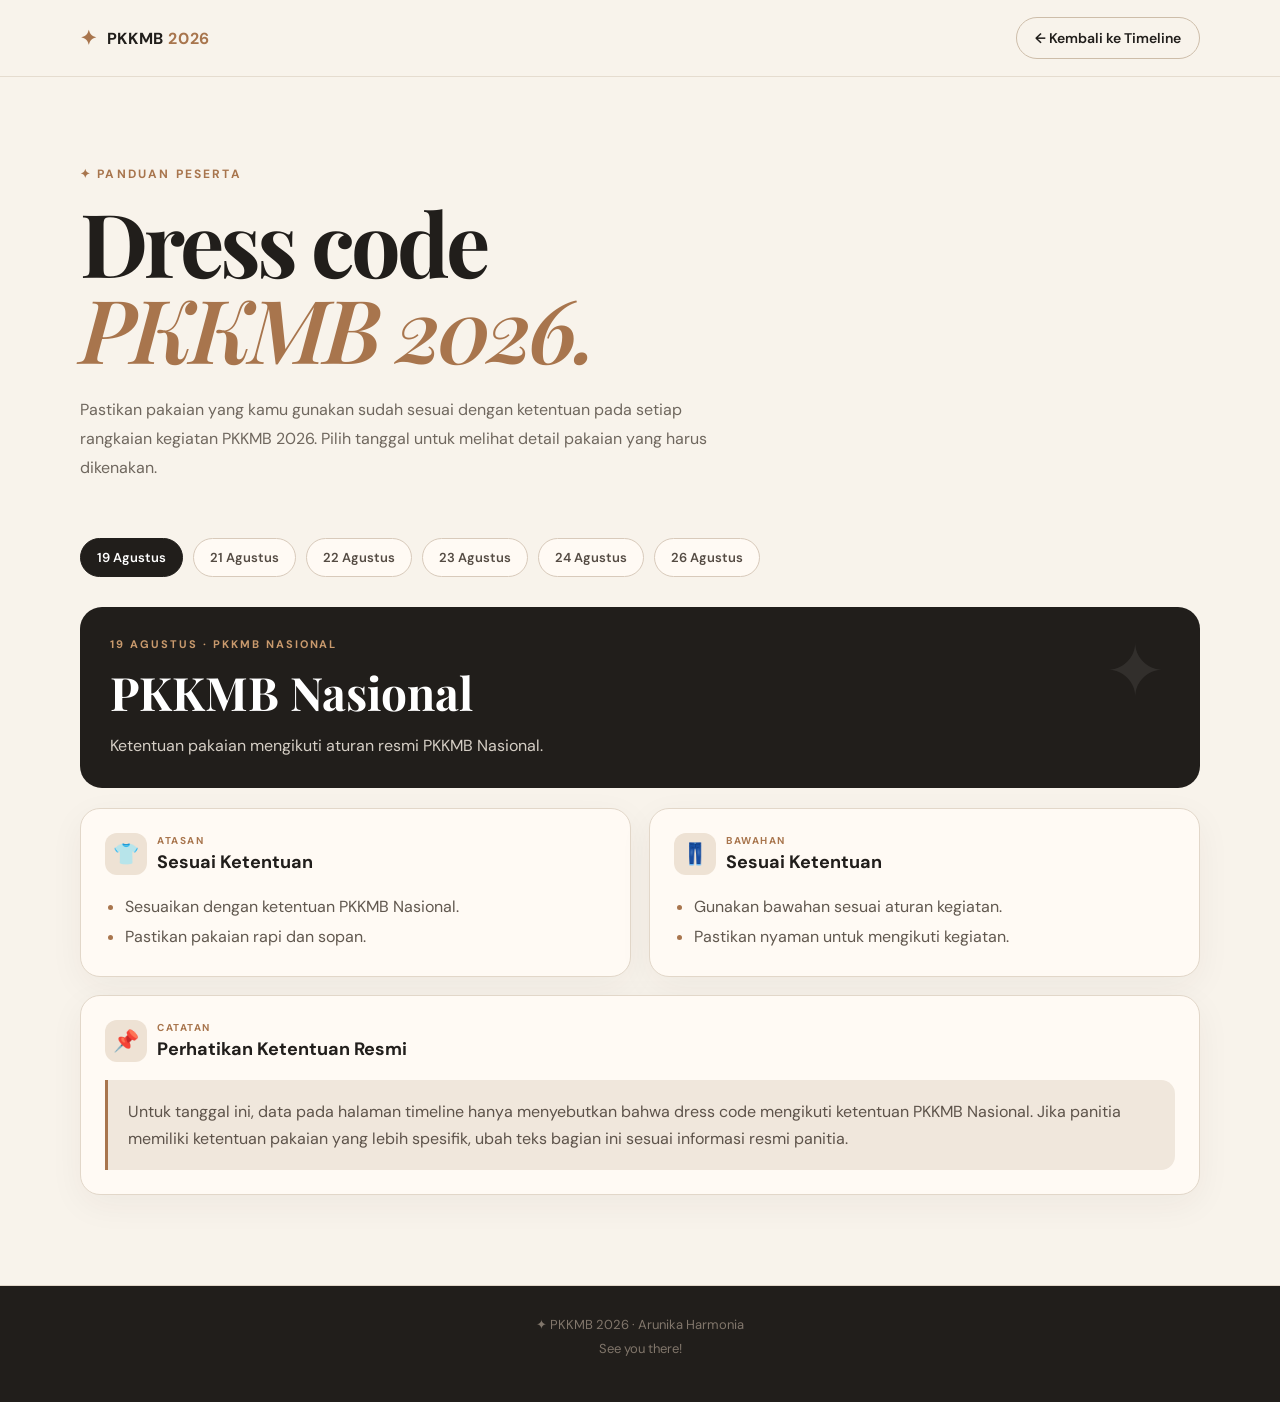
==== dc.html @ f41c3eda "Add files via upload" ====
<!DOCTYPE html>
<html lang="id">
<head>
    <meta charset="UTF-8">
    <meta name="viewport" content="width=device-width, initial-scale=1.0">
    <title>PKKMB 2026 | Dress Code</title>

    <link rel="stylesheet" href="style.css">

    <link rel="preconnect" href="https://fonts.googleapis.com">
    <link rel="preconnect" href="https://fonts.gstatic.com" crossorigin>
    <link href="https://fonts.googleapis.com/css2?family=DM+Sans:wght@400;500;600;700&family=Playfair+Display:wght@600;700;800&display=swap" rel="stylesheet">

    <style>
        /* =========================
           DRESS CODE PAGE
           ========================= */

        .dc-page {
            min-height: 100vh;
            background: #f8f3eb;
            color: #211e1b;
        }

        .dc-navbar {
            position: sticky;
            top: 0;
            z-index: 100;
            background: rgba(248, 243, 235, .94);
            backdrop-filter: blur(12px);
            border-bottom: 1px solid #e5dccf;
        }

        .dc-nav-container {
            width: min(1120px, calc(100% - 40px));
            margin: auto;
            min-height: 76px;
            display: flex;
            align-items: center;
            justify-content: space-between;
            gap: 20px;
        }

        .dc-logo {
            text-decoration: none;
            color: #211e1b;
            display: inline-flex;
            align-items: center;
            gap: 9px;
            font-weight: 700;
            letter-spacing: .04em;
        }

        .dc-logo b {
            color: #a8754d;
        }

        .dc-logo-symbol {
            color: #a8754d;
            font-size: 20px;
        }

        .dc-back {
            display: inline-flex;
            align-items: center;
            gap: 8px;
            padding: 11px 18px;
            border: 1px solid #cdbda9;
            border-radius: 999px;
            text-decoration: none;
            color: #211e1b;
            font-size: 14px;
            font-weight: 600;
            transition: .25s ease;
        }

        .dc-back:hover {
            background: #211e1b;
            color: #fff;
            border-color: #211e1b;
            transform: translateY(-2px);
        }

        .dc-hero {
            width: min(1120px, calc(100% - 40px));
            margin: auto;
            padding: 85px 0 55px;
        }

        .dc-eyebrow {
            display: inline-block;
            margin-bottom: 17px;
            color: #a8754d;
            font-size: 12px;
            font-weight: 700;
            letter-spacing: .18em;
            text-transform: uppercase;
        }

        .dc-hero h1 {
            max-width: 760px;
            margin: 0;
            font-family: "Playfair Display", serif;
            font-size: clamp(48px, 7vw, 88px);
            line-height: .98;
            letter-spacing: -.045em;
        }

        .dc-hero h1 em {
            color: #a8754d;
            font-weight: 600;
        }

        .dc-hero p {
            max-width: 650px;
            margin: 25px 0 0;
            color: #6f675e;
            line-height: 1.8;
            font-size: 16px;
        }

        .dc-content {
            width: min(1120px, calc(100% - 40px));
            margin: auto;
            padding-bottom: 90px;
        }

        .dc-date-nav {
            display: flex;
            flex-wrap: wrap;
            gap: 10px;
            margin-bottom: 30px;
        }

        .dc-date-btn {
            border: 1px solid #d8cabb;
            background: #fffaf4;
            color: #544b43;
            padding: 10px 16px;
            border-radius: 999px;
            font-family: inherit;
            font-size: 13px;
            font-weight: 600;
            cursor: pointer;
            transition: .25s ease;
        }

        .dc-date-btn:hover,
        .dc-date-btn.active {
            background: #211e1b;
            border-color: #211e1b;
            color: #fff;
        }

        .dc-panel {
            display: none;
            animation: dcFade .35s ease;
        }

        .dc-panel.active {
            display: block;
        }

        @keyframes dcFade {
            from {
                opacity: 0;
                transform: translateY(8px);
            }
            to {
                opacity: 1;
                transform: translateY(0);
            }
        }

        .dc-panel-header {
            background: #211e1b;
            color: #fff;
            border-radius: 22px;
            padding: 30px;
            margin-bottom: 20px;
            position: relative;
            overflow: hidden;
        }

        .dc-panel-header::after {
            content: "✦";
            position: absolute;
            right: 35px;
            top: 18px;
            font-size: 72px;
            color: rgba(255,255,255,.08);
        }

        .dc-panel-header small {
            display: block;
            color: #c99a6d;
            font-size: 11px;
            letter-spacing: .18em;
            margin-bottom: 10px;
            font-weight: 700;
        }

        .dc-panel-header h2 {
            margin: 0;
            font-family: "Playfair Display", serif;
            font-size: clamp(30px, 4vw, 46px);
        }

        .dc-panel-header p {
            margin: 10px 0 0;
            color: #d5cec5;
            line-height: 1.6;
            max-width: 700px;
        }

        .dc-grid {
            display: grid;
            grid-template-columns: repeat(2, minmax(0, 1fr));
            gap: 18px;
        }

        .dc-card {
            background: #fffaf4;
            border: 1px solid #e2d7c9;
            border-radius: 20px;
            padding: 24px;
            box-shadow: 0 10px 35px rgba(61, 47, 33, .05);
        }

        .dc-card.full {
            grid-column: 1 / -1;
        }

        .dc-card-label {
            display: flex;
            align-items: center;
            gap: 10px;
            margin-bottom: 17px;
        }

        .dc-card-icon {
            width: 42px;
            height: 42px;
            border-radius: 12px;
            display: grid;
            place-items: center;
            background: #eee2d4;
            font-size: 21px;
        }

        .dc-card-label small {
            display: block;
            color: #a8754d;
            font-size: 10px;
            letter-spacing: .15em;
            font-weight: 700;
        }

        .dc-card-label h3 {
            margin: 3px 0 0;
            font-size: 18px;
        }

        .dc-card ul {
            margin: 0;
            padding-left: 20px;
            color: #61584f;
            line-height: 1.85;
        }

        .dc-card li::marker {
            color: #a8754d;
        }

        .dc-notice {
            margin-top: 18px;
            padding: 18px 20px;
            border-left: 3px solid #a8754d;
            background: #f0e7dc;
            border-radius: 0 14px 14px 0;
            color: #5d534a;
            line-height: 1.7;
        }

        .dc-outfit {
            display: grid;
            grid-template-columns: 170px 1fr;
            gap: 25px;
            align-items: center;
        }

        .dc-outfit-image {
            width: 170px;
            height: 205px;
            border-radius: 16px;
            background: #eee5db;
            border: 1px dashed #cbbca9;
            display: grid;
            place-items: center;
            text-align: center;
            padding: 15px;
            box-sizing: border-box;
            color: #8b7d6e;
            font-size: 13px;
        }

        .dc-outfit-image img {
            width: 100%;
            height: 100%;
            object-fit: contain;
            border-radius: 12px;
        }

        .dc-outfit h3 {
            margin: 0 0 10px;
            font-family: "Playfair Display", serif;
            font-size: 28px;
        }

        .dc-outfit p {
            color: #6f675e;
            line-height: 1.7;
            margin: 0;
        }

        .dc-footer {
            border-top: 1px solid #e1d7ca;
            padding: 30px 20px 45px;
            text-align: center;
            color: #81766b;
            font-size: 13px;
        }

        @media (max-width: 700px) {
            .dc-nav-container {
                width: min(100% - 28px, 1120px);
                min-height: 68px;
            }

            .dc-back {
                padding: 9px 13px;
                font-size: 12px;
            }

            .dc-hero,
            .dc-content {
                width: min(100% - 28px, 1120px);
            }

            .dc-hero {
                padding: 60px 0 40px;
            }

            .dc-grid {
                grid-template-columns: 1fr;
            }

            .dc-card.full {
                grid-column: auto;
            }

            .dc-outfit {
                grid-template-columns: 1fr;
            }

            .dc-outfit-image {
                width: 100%;
                height: 230px;
            }
        }
    </style>
</head>

<body>
<div class="dc-page">

    <!-- ================= NAVBAR ================= -->
    <header class="dc-navbar">
        <div class="dc-nav-container">

            <a href="index.html#timeline" class="dc-logo">
                <span class="dc-logo-symbol">✦</span>
                <span>PKKMB <b>2026</b></span>
            </a>

            <a href="index.html#timeline" class="dc-back">
                ← Kembali ke Timeline
            </a>

        </div>
    </header>


    <!-- ================= HERO ================= -->
    <section class="dc-hero">

        <span class="dc-eyebrow">
            ✦ Panduan Peserta
        </span>

        <h1>
            Dress code<br>
            <em>PKKMB 2026.</em>
        </h1>

        <p>
            Pastikan pakaian yang kamu gunakan sudah sesuai dengan
            ketentuan pada setiap rangkaian kegiatan PKKMB 2026.
            Pilih tanggal untuk melihat detail pakaian yang harus dikenakan.
        </p>

    </section>


    <!-- ================= CONTENT ================= -->
    <main class="dc-content">

        <!-- DATE NAVIGATION -->
        <div class="dc-date-nav">

            <button class="dc-date-btn active" data-target="dc19">
                19 Agustus
            </button>

            <button class="dc-date-btn" data-target="dc21">
                21 Agustus
            </button>

            <button class="dc-date-btn" data-target="dc22">
                22 Agustus
            </button>

            <button class="dc-date-btn" data-target="dc23">
                23 Agustus
            </button>

            <button class="dc-date-btn" data-target="dc24">
                24 Agustus
            </button>

            <button class="dc-date-btn" data-target="dc26">
                26 Agustus
            </button>

        </div>


        <!-- ================= 19 AGUSTUS ================= -->
        <section class="dc-panel active" id="dc19">

            <div class="dc-panel-header">
                <small>19 AGUSTUS · PKKMB NASIONAL</small>
                <h2>PKKMB Nasional</h2>
                <p>
                    Ketentuan pakaian mengikuti aturan resmi
                    PKKMB Nasional.
                </p>
            </div>

            <div class="dc-grid">

                <div class="dc-card">
                    <div class="dc-card-label">
                        <div class="dc-card-icon">👕</div>
                        <div>
                            <small>ATASAN</small>
                            <h3>Sesuai Ketentuan</h3>
                        </div>
                    </div>

                    <ul>
                        <li>Sesuaikan dengan ketentuan PKKMB Nasional.</li>
                        <li>Pastikan pakaian rapi dan sopan.</li>
                    </ul>
                </div>

                <div class="dc-card">
                    <div class="dc-card-label">
                        <div class="dc-card-icon">👖</div>
                        <div>
                            <small>BAWAHAN</small>
                            <h3>Sesuai Ketentuan</h3>
                        </div>
                    </div>

                    <ul>
                        <li>Gunakan bawahan sesuai aturan kegiatan.</li>
                        <li>Pastikan nyaman untuk mengikuti kegiatan.</li>
                    </ul>
                </div>

                <div class="dc-card full">
                    <div class="dc-card-label">
                        <div class="dc-card-icon">📌</div>
                        <div>
                            <small>CATATAN</small>
                            <h3>Perhatikan Ketentuan Resmi</h3>
                        </div>
                    </div>

                    <div class="dc-notice">
                        Untuk tanggal ini, data pada halaman timeline hanya
                        menyebutkan bahwa dress code mengikuti ketentuan
                        PKKMB Nasional. Jika panitia memiliki ketentuan
                        pakaian yang lebih spesifik, ubah teks bagian ini
                        sesuai informasi resmi panitia.
                    </div>
                </div>

            </div>
        </section>


        <!-- ================= 21 AGUSTUS ================= -->
        <section class="dc-panel" id="dc21">

            <div class="dc-panel-header">
                <small>21 AGUSTUS · PKKMB REGIONAL</small>
                <h2>PKKMB Regional</h2>
                <p>
                    Ketentuan pakaian harian untuk rangkaian PKKMB Regional.
                </p>
            </div>

            <div class="dc-grid">

                <div class="dc-card full">
                    <div class="dc-card-label">
                        <div class="dc-card-icon">👔</div>
                        <div>
                            <small>DRESS CODE HARIAN</small>
                            <h3>Pakaian Sesuai Ketentuan</h3>
                        </div>
                    </div>

                    <ul>
                        <li>Gunakan pakaian sesuai ketentuan panitia.</li>
                        <li>Pastikan pakaian bersih, rapi, dan sopan.</li>
                        <li>Gunakan atribut yang diwajibkan.</li>
                    </ul>
                </div>

                <div class="dc-card">
                    <div class="dc-card-label">
                        <div class="dc-card-icon">👟</div>
                        <div>
                            <small>ALAS KAKI</small>
                            <h3>Sepatu</h3>
                        </div>
                    </div>

                    <ul>
                        <li>Gunakan sepatu yang sesuai ketentuan.</li>
                        <li>Pilih alas kaki yang nyaman untuk kegiatan.</li>
                    </ul>
                </div>

                <div class="dc-card">
                    <div class="dc-card-label">
                        <div class="dc-card-icon">🎒</div>
                        <div>
                            <small>ATRIBUT</small>
                            <h3>Perlengkapan</h3>
                        </div>
                    </div>

                    <ul>
                        <li>Gunakan name tag jika diwajibkan.</li>
                        <li>Gunakan PIN nomor peserta sesuai ketentuan.</li>
                    </ul>
                </div>

            </div>
        </section>


        <!-- ================= 22 AGUSTUS ================= -->
        <section class="dc-panel" id="dc22">

            <div class="dc-panel-header">
                <small>22 AGUSTUS · PKKMB REGIONAL</small>
                <h2>PKKMB Regional</h2>
                <p>
                    Ketentuan pakaian hari kedua PKKMB Regional.
                </p>
            </div>

            <div class="dc-grid">

                <div class="dc-card full">
                    <div class="dc-card-label">
                        <div class="dc-card-icon">👕</div>
                        <div>
                            <small>DRESS CODE HARIAN</small>
                            <h3>Pakaian Sesuai Ketentuan</h3>
                        </div>
                    </div>

                    <ul>
                        <li>Gunakan pakaian sesuai ketentuan panitia.</li>
                        <li>Pastikan pakaian rapi dan sopan.</li>
                        <li>Lengkapi atribut yang diwajibkan.</li>
                    </ul>
                </div>

                <div class="dc-card">
                    <div class="dc-card-label">
                        <div class="dc-card-icon">👟</div>
                        <div>
                            <small>ALAS KAKI</small>
                            <h3>Sepatu</h3>
                        </div>
                    </div>

                    <ul>
                        <li>Gunakan sepatu sesuai ketentuan kegiatan.</li>
                        <li>Utamakan kenyamanan dan keamanan.</li>
                    </ul>
                </div>

                <div class="dc-card">
                    <div class="dc-card-label">
                        <div class="dc-card-icon">🎒</div>
                        <div>
                            <small>ATRIBUT</small>
                            <h3>Perlengkapan</h3>
                        </div>
                    </div>

                    <ul>
                        <li>Name tag sesuai ketentuan.</li>
                        <li>PIN nomor peserta sesuai ketentuan.</li>
                    </ul>
                </div>

            </div>
        </section>


        <!-- ================= 23 AGUSTUS ================= -->
        <section class="dc-panel" id="dc23">

            <div class="dc-panel-header">
                <small>23 AGUSTUS · PKKMB INTERNAL</small>
                <h2>PKKMB Internal</h2>
                <p>
                    Ketentuan pakaian untuk rangkaian kegiatan internal kampus.
                </p>
            </div>

            <div class="dc-grid">

                <div class="dc-card full">
                    <div class="dc-card-label">
                        <div class="dc-card-icon">👕</div>
                        <div>
                            <small>DRESS CODE HARIAN</small>
                            <h3>Pakaian Sesuai Ketentuan</h3>
                        </div>
                    </div>

                    <ul>
                        <li>Gunakan pakaian sesuai arahan panitia.</li>
                        <li>Pakaian harus rapi dan sopan.</li>
                        <li>Gunakan seluruh atribut peserta yang diwajibkan.</li>
                    </ul>
                </div>

                <div class="dc-card">
                    <div class="dc-card-label">
                        <div class="dc-card-icon">👟</div>
                        <div>
                            <small>ALAS KAKI</small>
                            <h3>Sepatu</h3>
                        </div>
                    </div>

                    <ul>
                        <li>Gunakan sepatu yang sesuai kegiatan.</li>
                        <li>Pastikan nyaman untuk aktivitas kampus.</li>
                    </ul>
                </div>

                <div class="dc-card">
                    <div class="dc-card-label">
                        <div class="dc-card-icon">🎒</div>
                        <div>
                            <small>ATRIBUT</small>
                            <h3>Identitas Peserta</h3>
                        </div>
                    </div>

                    <ul>
                        <li>Gunakan name tag.</li>
                        <li>Gunakan PIN nomor peserta.</li>
                    </ul>
                </div>

            </div>
        </section>


        <!-- ================= 24 AGUSTUS ================= -->
        <section class="dc-panel" id="dc24">

            <div class="dc-panel-header">
                <small>24 AGUSTUS · OUTBOUND</small>
                <h2>Outbound</h2>
                <p>
                    Ketentuan pakaian untuk kegiatan outbound dan aktivitas kelompok.
                </p>
            </div>

            <div class="dc-grid">

                <div class="dc-card full">
                    <div class="dc-card-label">
                        <div class="dc-card-icon">🏃</div>
                        <div>
                            <small>PAKAIAN OUTBOUND</small>
                            <h3>Utamakan Nyaman & Aman</h3>
                        </div>
                    </div>

                    <ul>
                        <li>Gunakan pakaian sesuai instruksi panitia.</li>
                        <li>Pilih pakaian yang nyaman untuk bergerak.</li>
                        <li>Hindari pakaian atau aksesori yang mengganggu aktivitas.</li>
                        <li>Pastikan seluruh atribut yang diwajibkan sudah digunakan.</li>
                    </ul>
                </div>

                <div class="dc-card">
                    <div class="dc-card-label">
                        <div class="dc-card-icon">👟</div>
                        <div>
                            <small>ALAS KAKI</small>
                            <h3>Sepatu</h3>
                        </div>
                    </div>

                    <ul>
                        <li>Gunakan sepatu yang nyaman untuk aktivitas.</li>
                        <li>Pastikan alas kaki tidak mudah terlepas.</li>
                    </ul>
                </div>

                <div class="dc-card">
                    <div class="dc-card-label">
                        <div class="dc-card-icon">🎒</div>
                        <div>
                            <small>PERLENGKAPAN</small>
                            <h3>Barang Pribadi</h3>
                        </div>
                    </div>

                    <ul>
                        <li>Bawa perlengkapan sesuai arahan panitia.</li>
                        <li>Jangan membawa barang yang tidak diperlukan.</li>
                    </ul>
                </div>

                <div class="dc-card full">
                    <div class="dc-notice">
                        <strong>Catatan:</strong>
                        kegiatan outbound tercatat pada timeline sebagai kegiatan
                        tanggal 24 Agustus. Sesuaikan detail pakaian dengan
                        ketentuan resmi panitia apabila sudah tersedia.
                    </div>
                </div>

            </div>
        </section>


        <!-- ================= 26 AGUSTUS ================= -->
        <section class="dc-panel" id="dc26">

            <div class="dc-panel-header">
                <small>26 AGUSTUS · DIES NATALIS</small>
                <h2>Dies Natalis</h2>
                <p>
                    Ketentuan pakaian untuk mengikuti perayaan Dies Natalis.
                </p>
            </div>

            <div class="dc-grid">

                <div class="dc-card full">
                    <div class="dc-card-label">
                        <div class="dc-card-icon">✨</div>
                        <div>
                            <small>DRESS CODE</small>
                            <h3>Ikuti Ketentuan Dies Natalis</h3>
                        </div>
                    </div>

                    <ul>
                        <li>Gunakan pakaian sesuai tema atau ketentuan Dies Natalis.</li>
                        <li>Pastikan pakaian rapi dan sopan.</li>
                        <li>Gunakan atribut peserta apabila masih diwajibkan.</li>
                    </ul>
                </div>

                <div class="dc-card full">
                    <div class="dc-notice">
                        Ketentuan spesifik pakaian Dies Natalis belum tercantum
                        pada data timeline yang diberikan. Bagian ini dapat
                        langsung kamu edit setelah mendapatkan aturan resmi
                        dari panitia.
                    </div>
                </div>

            </div>
        </section>

    </main>


    <!-- ================= FOOTER ================= -->
    <footer class="dc-footer">
        <div>
            ✦ PKKMB 2026 · Arunika Harmonia
        </div>
        <div style="margin-top:7px;">
            See you there!
        </div>
    </footer>

</div>


<!-- ================= JAVASCRIPT ================= -->
<script>
    document.addEventListener("DOMContentLoaded", function () {

        const buttons = document.querySelectorAll(".dc-date-btn");
        const panels = document.querySelectorAll(".dc-panel");

        buttons.forEach(function (button) {

            button.addEventListener("click", function () {

                const targetId = button.getAttribute("data-target");
                const targetPanel = document.getElementById(targetId);

                if (!targetPanel) return;

                buttons.forEach(function (item) {
                    item.classList.remove("active");
                });

                panels.forEach(function (panel) {
                    panel.classList.remove("active");
                });

                button.classList.add("active");
                targetPanel.classList.add("active");

                // Ubah URL hash agar tanggal bisa dibagikan.
                history.replaceState(null, "", "#" + targetId);

                window.scrollTo({
                    top: document.querySelector(".dc-content").offsetTop - 100,
                    behavior: "smooth"
                });

            });

        });


        // Jika halaman dibuka dengan hash:
        // dresscode.html#dc24
        const hash = window.location.hash.replace("#", "");

        if (hash) {

            const targetButton = document.querySelector(
                '.dc-date-btn[data-target="' + hash + '"]'
            );

            const targetPanel = document.getElementById(hash);

            if (targetButton && targetPanel) {

                buttons.forEach(function (item) {
                    item.classList.remove("active");
                });

                panels.forEach(function (panel) {
                    panel.classList.remove("active");
                });

                targetButton.classList.add("active");
                targetPanel.classList.add("active");

            }

        }

    });
</script>

</body>
</html>
---- style.css ----
/* ========================================
   GLOBAL
======================================== */

* {
    margin: 0;
    padding: 0;
    box-sizing: border-box;
}

html {
    scroll-behavior: smooth;
}

body {
    font-family: "DM Sans", sans-serif;
    background: #f8f4ec;
    color: #27231f;
    overflow-x: hidden;
}

a {
    text-decoration: none;
    color: inherit;
}

button,
input,
textarea,
select {
    font-family: inherit;
}

.container {
    width: min(1120px, 90%);
    margin: auto;
}

.section {
    padding: 110px 0;
}

.section-label {
    font-size: 11px;
    font-weight: 700;
    letter-spacing: 2.5px;
    color: #9a7350;
}

.section-heading {
    max-width: 650px;
    margin-bottom: 60px;
}

.section-heading.center {
    text-align: center;
    margin-left: auto;
    margin-right: auto;
}

.section-heading h2 {
    font-family: "Playfair Display", serif;
    font-size: clamp(42px, 6vw, 76px);
    line-height: .95;
    margin: 20px 0;
}

.section-heading h2 em,
h2 em {
    font-weight: 400;
    color: #9a7350;
}

.section-heading p {
    color: #756f67;
    line-height: 1.8;
}


/* ========================================
   NAVBAR
======================================== */

.navbar {
    position: fixed;
    top: 0;
    left: 0;
    width: 100%;
    z-index: 1000;
    background: rgba(248, 244, 236, .9);
    backdrop-filter: blur(15px);
    border-bottom: 1px solid rgba(100, 80, 50, .1);
}

.nav-container {
    width: min(1200px, 92%);
    margin: auto;
    height: 76px;

    display: flex;
    align-items: center;
    justify-content: space-between;
}

.logo {
    display: flex;
    align-items: center;
    gap: 9px;

    font-size: 14px;
    font-weight: 700;
    letter-spacing: 1px;
}

.logo b {
    color: #a77a4e;
}

.logo-symbol {
    font-size: 20px;
    color: #a77a4e;
}

nav {
    display: flex;
    gap: 28px;
}

nav a {
    font-size: 12px;
    font-weight: 600;
    color: #635d56;

    transition: .3s;
}

nav a:hover {
    color: #a77a4e;
}

.menu-toggle {
    display: none;
    border: none;
    background: none;
    font-size: 25px;
    cursor: pointer;
}


/* ========================================
   HERO
======================================== */

.hero {
    min-height: 100vh;
    position: relative;

    display: flex;
    align-items: center;
    justify-content: center;

    text-align: center;

    padding: 130px 20px 80px;

    background:
        radial-gradient(
            circle at 50% 40%,
            #fffaf1 0%,
            #f8f4ec 55%,
            #eee6d8 100%
        );

    overflow: hidden;
}

.hero-content {
    position: relative;
    z-index: 5;
    max-width: 800px;
}

.eyebrow {
    display: inline-block;

    padding: 9px 17px;

    border: 1px solid rgba(154, 115, 80, .3);
    border-radius: 100px;

    font-size: 10px;
    letter-spacing: 2px;
    font-weight: 700;

    color: #9a7350;

    margin-bottom: 25px;
}

.hero h1 {
    font-family: "Playfair Display", serif;

    font-size: clamp(65px, 12vw, 150px);

    line-height: .78;

    letter-spacing: -5px;

    color: #27231f;
}

.hero h1 span {
    color: #9a7350;
    font-style: italic;
}

.hero-subtitle {
    margin-top: 35px;

    font-size: 14px;
    letter-spacing: 7px;
    font-weight: 700;

    color: #575048;
}

.hero-description {
    max-width: 480px;
    margin: 20px auto 35px;

    color: #756f67;

    line-height: 1.8;
    font-size: 14px;
}

.hero-buttons {
    display: flex;
    justify-content: center;
    gap: 12px;
}

.btn {
    display: inline-flex;
    align-items: center;
    justify-content: center;
    gap: 15px;

    padding: 15px 25px;

    border-radius: 100px;

    font-size: 12px;
    font-weight: 700;

    cursor: pointer;

    transition: .3s;
}

.btn-primary {
    background: #9a7350;
    color: white;
}

.btn-primary:hover {
    transform: translateY(-3px);
}

.btn-outline {
    border: 1px solid #9a7350;
    color: #8b6545;
}

.btn-outline:hover {
    background: #9a7350;
    color: white;
}

.floating-mascot {
    position: absolute;

    width: 210px;

    z-index: 2;

    animation: float 5s ease-in-out infinite;
}

.mascot-left {
    left: 3%;
    bottom: 10%;
}

.mascot-right {
    right: 3%;
    top: 19%;
    animation-delay: -2s;
}

@keyframes float {

    0%, 100% {
        transform: translateY(0) rotate(-2deg);
    }

    50% {
        transform: translateY(-20px) rotate(2deg);
    }

}

.scroll-indicator {
    position: absolute;
    bottom: 25px;
    left: 50%;

    transform: translateX(-50%);

    display: flex;
    flex-direction: column;
    align-items: center;

    gap: 8px;
}

.scroll-indicator span {
    font-size: 8px;
    letter-spacing: 2px;
    color: #9a7350;
}

.scroll-line {
    width: 1px;
    height: 35px;
    background: #b99b7c;
}


/* ========================================
   INTRO
======================================== */

.intro {
    background: #fffaf2;
}

.intro-grid {
    display: grid;
    grid-template-columns: 1fr 1fr;
    gap: 80px;
    align-items: center;
}

.intro h2 {
    font-family: "Playfair Display", serif;
    font-size: clamp(42px, 6vw, 72px);
    line-height: 1;
    margin-top: 20px;
}

.intro h2 em {
    color: #9a7350;
    font-weight: 400;
}

.intro-text {
    max-width: 500px;
}

.intro-text p {
    margin-bottom: 20px;

    font-size: 15px;
    line-height: 1.9;

    color: #716b63;
}


/* ========================================
   TIMELINE
======================================== */

.timeline-section {
    background: #f8f4ec;
}

.timeline {
    position: relative;
    max-width: 900px;
    margin: auto;
}

.timeline::before {
    content: "";

    position: absolute;

    left: 145px;
    top: 0;
    bottom: 0;

    width: 1px;

    background: #d8cbb9;
}

.timeline-item {
    position: relative;

    display: grid;

    grid-template-columns: 115px 30px 1fr;

    gap: 15px;

    margin-bottom: 45px;
}

.timeline-date {
    text-align: right;
    padding-top: 15px;
}

.timeline-date strong {
    display: block;

    font-family: "Playfair Display", serif;

    font-size: 25px;

    color: #9a7350;
}

.timeline-date span {
    font-size: 9px;
    letter-spacing: 1px;
    color: #91877a;
}

.timeline-dot {
    width: 12px;
    height: 12px;

    margin-top: 20px;

    border: 3px solid #f8f4ec;

    background: #9a7350;

    border-radius: 50%;

    position: relative;
    z-index: 2;
}

.timeline-card {
    padding: 27px;

    background: #fffaf2;

    border: 1px solid #e8ded0;

    border-radius: 4px;

    transition: .3s;
}

.timeline-card:hover {
    transform: translateX(5px);
}

.timeline-card h3 {
    font-family: "Playfair Display", serif;
    font-size: 28px;
    margin: 10px 0;
}

.timeline-card > p {
    font-size: 13px;
    color: #756f67;
    line-height: 1.7;
}

.timeline-tag {
    font-size: 9px;
    font-weight: 700;
    letter-spacing: 1.8px;
    color: #9a7350;
}

.dress-code {
    margin-top: 22px;

    display: flex;
    align-items: center;
    gap: 12px;

    padding-top: 18px;

    border-top: 1px dashed #d8cbb9;
}

.dress-code > span {
    font-size: 22px;
}

.dress-code small,
.mentor small {
    display: block;

    font-size: 8px;
    letter-spacing: 1.5px;

    color: #9c9388;
}

.dress-code b,
.mentor b {
    display: block;

    margin-top: 4px;

    font-size: 12px;
}

.highlight-box {
    display: flex;
    gap: 15px;

    margin-top: 20px;
    padding: 18px;

    background: #f0e5d5;

    border-left: 3px solid #9a7350;
}

.highlight-icon {
    font-size: 20px;
    color: #9a7350;
}

.highlight-box small {
    font-size: 8px;
    letter-spacing: 1.5px;
    color: #9a7350;
}

.highlight-box b {
    display: block;
    margin: 3px 0 5px;
}

.highlight-box p {
    font-size: 11px;
    line-height: 1.6;
    color: #756f67;
}


/* ========================================
   REQUIREMENTS
======================================== */

.requirements {
    background: #2d2925;
    color: #fffaf2;
}

.requirements .section-label {
    color: #c8a27b;
}

.requirements .section-heading p {
    color: #b7afa5;
}

.requirement-grid {
    display: grid;

    grid-template-columns: repeat(4, 1fr);

    gap: 15px;
}

.requirement-card {
    min-height: 310px;

    padding: 28px;

    border: 1px solid rgba(255,255,255,.12);

    background: rgba(255,255,255,.035);

    transition: .3s;
}

.requirement-card:hover {
    transform: translateY(-7px);
    background: rgba(255,255,255,.06);
}

.number {
    font-family: "Playfair Display", serif;

    font-size: 42px;

    color: #b99570;

    margin-bottom: 35px;
}

.requirement-card h3 {
    font-family: "Playfair Display", serif;
    font-size: 24px;

    margin-bottom: 20px;
}

.requirement-card ul {
    padding-left: 17px;
}

.requirement-card li {
    font-size: 12px;
    color: #c0b8ae;

    line-height: 1.7;

    margin-bottom: 10px;
}


/* ========================================
   GROUPS
======================================== */

.groups {
    background: #fffaf2;
}

.group-search {
    margin-bottom: 30px;
}

.group-search input {
    width: 100%;

    padding: 17px 20px;

    border: 1px solid #ddd1c0;

    background: #f8f4ec;

    outline: none;

    border-radius: 3px;

    font-size: 13px;
}

.groups-grid {
    display: grid;

    grid-template-columns: repeat(3, 1fr);

    gap: 15px;
}

.group-card {
    display: flex;

    border: 1px solid #e5dbce;

    background: #f8f4ec;

    min-height: 280px;
}

.group-number {
    padding: 20px 10px;

    writing-mode: vertical-rl;

    font-family: "Playfair Display", serif;

    font-size: 13px;

    letter-spacing: 3px;

    color: #9a7350;

    border-right: 1px solid #e5dbce;
}

.group-content {
    padding: 27px;

    flex: 1;
}

.group-content > span {
    font-size: 8px;
    letter-spacing: 2px;
    color: #9a7350;
}

.group-content h3 {
    font-family: "Playfair Display", serif;

    font-size: 29px;

    margin: 10px 0 30px;
}

.mentor {
    display: flex;
    gap: 12px;

    align-items: center;

    margin-bottom: 25px;
}

.mentor > span {
    color: #9a7350;
}

.whatsapp-btn {
    display: inline-flex;

    padding: 11px 16px;

    border-radius: 2px;

    background: #2f5d43;

    color: white;

    font-size: 10px;

    font-weight: 700;

    transition: .3s;
}

.whatsapp-btn:hover {
    transform: translateY(-2px);
}


/* ========================================
   DOWNLOADS
======================================== */

.downloads {
    background: #f1eadf;
}

.download-grid {
    display: grid;

    grid-template-columns: repeat(2, 1fr);

    gap: 15px;
}

.download-card {
    display: flex;

    gap: 20px;

    padding: 30px;

    background: #fffaf2;

    border: 1px solid #e3d8ca;
}

.download-icon {
    font-size: 30px;
}

.download-card span {
    font-size: 8px;
    letter-spacing: 2px;
    color: #9a7350;
}

.download-card h3 {
    font-family: "Playfair Display", serif;

    font-size: 25px;

    margin: 7px 0;
}

.download-card p {
    font-size: 12px;

    line-height: 1.6;

    color: #756f67;

    margin-bottom: 20px;
}

.download-btn {
    font-size: 10px;
    font-weight: 700;

    color: #9a7350;

    border-bottom: 1px solid #9a7350;

    padding-bottom: 3px;
}


/* ========================================
   TALENT
======================================== */

.talent-section {
    background: #fffaf2;
}

.talent-board {
    position: relative;

    overflow: hidden;

    padding: 80px 50px;

    text-align: center;

    background: #9a7350;

    color: white;
}

.talent-board::before {
    content: "";

    position: absolute;

    width: 300px;
    height: 300px;

    border-radius: 50%;

    border: 1px solid rgba(255,255,255,.2);

    top: -130px;
    left: -100px;
}

.talent-board::after {
    content: "";

    position: absolute;

    width: 450px;
    height: 450px;

    border-radius: 50%;

    border: 1px solid rgba(255,255,255,.12);

    bottom: -280px;
    right: -150px;
}

.talent-board .section-label {
    color: #f5dfc7;
}

.talent-board h2 {
    position: relative;
    z-index: 2;

    font-family: "Playfair Display", serif;

    font-size: clamp(45px, 7vw, 75px);

    line-height: .95;

    margin: 20px 0;
}

.talent-board h2 em {
    color: #f6dfc4;
}

.talent-board > p {
    position: relative;
    z-index: 2;

    max-width: 550px;

    margin: 0 auto 30px;

    font-size: 13px;

    line-height: 1.8;

    color: #f0dfcc;
}

.talent-tags {
    position: relative;
    z-index: 2;

    display: flex;

    flex-wrap: wrap;

    justify-content: center;

    gap: 8px;

    margin-bottom: 35px;
}

.talent-tags span {
    padding: 8px 13px;

    border: 1px solid rgba(255,255,255,.3);

    border-radius: 100px;

    font-size: 10px;
}

.btn-light {
    position: relative;
    z-index: 2;

    border: none;

    background: #fffaf2;

    color: #8b6545;
}


/* ========================================
   MODAL
======================================== */

.modal {
    position: fixed;

    inset: 0;

    z-index: 2000;

    background: rgba(30,25,20,.7);

    backdrop-filter: blur(7px);

    display: none;

    align-items: center;
    justify-content: center;

    padding: 20px;
}

.modal.show {
    display: flex;
}

.modal-content {
    position: relative;

    width: min(520px, 100%);

    max-height: 90vh;

    overflow-y: auto;

    padding: 40px;

    background: #fffaf2;

    border-radius: 5px;
}

.modal-close {
    position: absolute;

    top: 15px;
    right: 18px;

    border: none;
    background: none;

    font-size: 28px;

    color: #756f67;

    cursor: pointer;
}

.modal-content h2 {
    font-family: "Playfair Display", serif;

    font-size: 45px;

    margin: 15px 0 5px;
}

.modal-description {
    color: #756f67;

    font-size: 12px;

    margin-bottom: 25px;
}

.form-group {
    margin-bottom: 18px;
}

.form-group label {
    display: block;

    font-size: 10px;

    font-weight: 700;

    letter-spacing: 1px;

    margin-bottom: 8px;
}

.form-group input,
.form-group select,
.form-group textarea {
    width: 100%;

    padding: 13px 15px;

    border: 1px solid #ddd1c0;

    background: #f8f4ec;

    outline: none;

    font-size: 12px;

    resize: vertical;
}

.submit-btn {
    width: 100%;

    border: none;

    padding: 15px;

    background: #2f5d43;

    color: white;

    font-weight: 700;

    font-size: 11px;

    cursor: pointer;

    transition: .3s;
}

.submit-btn:hover {
    opacity: .9;
}


/* ========================================
   FOOTER
======================================== */

footer {
    background: #211e1b;

    color: #fffaf2;

    padding: 35px 0;
}

.footer-content {
    display: flex;

    align-items: center;

    justify-content: space-between;
}

.footer-logo {
    color: white;
}

.footer-content p {
    margin-top: 7px;

    font-size: 10px;

    color: #9f968b;

    letter-spacing: 1px;
}

.footer-right {
    display: flex;

    gap: 25px;

    align-items: center;

    font-size: 10px;

    color: #a9a095;
}

.footer-right strong {
    color: #c49a72;
}


/* ========================================
   RESPONSIVE TABLET
======================================== */

@media (max-width: 900px) {

    nav {
        gap: 15px;
    }

    nav a {
        font-size: 10px;
    }

    .floating-mascot {
        width: 140px;
        opacity: .85;
    }

    .requirement-grid {
        grid-template-columns: repeat(2, 1fr);
    }

    .groups-grid {
        grid-template-columns: repeat(2, 1fr);
    }

}


/* ========================================
   RESPONSIVE HP
======================================== */

@media (max-width: 700px) {

    .section {
        padding: 75px 0;
    }

    /* NAV */

    .menu-toggle {
        display: block;
    }

    nav {
        position: absolute;

        top: 76px;
        left: 0;

        width: 100%;

        padding: 20px;

        background: #fffaf2;

        border-bottom: 1px solid #e5dbce;

        display: none;

        flex-direction: column;

        gap: 18px;

        text-align: center;
    }

    nav.active {
        display: flex;
    }


    /* HERO */

    .hero {
        min-height: 95vh;

        padding-top: 120px;
    }

    .hero h1 {
        font-size: 67px;
        letter-spacing: -3px;
    }

    .hero-description {
        font-size: 12px;
        max-width: 330px;
    }

    .hero-buttons {
        flex-direction: column;

        width: 230px;

        margin: auto;
    }

    .floating-mascot {
        width: 105px;
        opacity: .65;
    }

    .mascot-left {
        left: -18px;
        bottom: 9%;
    }

    .mascot-right {
        right: -18px;
        top: 17%;
    }

    .scroll-indicator {
        display: none;
    }


    /* INTRO */

    .intro-grid {
        grid-template-columns: 1fr;
        gap: 35px;
    }


    /* TIMELINE */

    .timeline::before {
        left: 10px;
    }

    .timeline-item {
        grid-template-columns: 25px 1fr;

        gap: 15px;
    }

    .timeline-date {
        grid-column: 2;
        grid-row: 1;

        text-align: left;

        padding: 0 0 10px;
    }

    .timeline-date strong {
        display: inline;

        margin-right: 7px;
    }

    .timeline-dot {
        grid-column: 1;
        grid-row: 2;

        margin-top: 25px;
    }

    .timeline-card {
        grid-column: 2;
        grid-row: 2;

        padding: 22px;
    }

    .timeline-card h3 {
        font-size: 25px;
    }


    /* REQUIREMENTS */

    .requirement-grid {
        grid-template-columns: 1fr;
    }

    .requirement-card {
        min-height: auto;
    }


    /* GROUP */

    .groups-grid {
        grid-template-columns: 1fr;
    }

    .group-card {
        min-height: 250px;
    }


    /* DOWNLOAD */

    .download-grid {
        grid-template-columns: 1fr;
    }

    .download-card {
        padding: 23px;
    }


    /* TALENT */

    .talent-board {
        padding: 65px 22px;
    }

    .talent-tags {
        gap: 6px;
    }


    /* MODAL */

    .modal-content {
        padding: 30px 22px;
    }

    .modal-content h2 {
        font-size: 38px;
    }


    /* FOOTER */

    .footer-content {
        flex-direction: column;

        align-items: flex-start;

        gap: 25px;
    }

}

/* ================= DRESS CODE ================= */

.dress-code {
    display: flex;
    align-items: center;
    gap: 14px;
}

.dress-code-content {
    flex: 1;
}

.dress-code-content small {
    display: block;
    margin-bottom: 5px;
}

.dress-code-row {
    display: flex;
    align-items: center;
    justify-content: space-between;
    gap: 20px;
}

.dress-code-row b {
    margin: 0;
}

/* BUTTON LIHAT DETAIL DC */

.dc-detail-btn {
    display: inline-flex;
    align-items: center;
    justify-content: center;
    white-space: nowrap;

    padding: 8px 14px;

    background: #211e1b;
    color: #ffffff;

    border-radius: 7px;

    text-decoration: none;
    font-size: 12px;
    font-weight: 600;

    transition: all 0.25s ease;
}

.dc-detail-btn:hover {
    background: #a8754d;
    transform: translateY(-2px);
}

/* RESPONSIVE */

@media (max-width: 650px) {
    .dress-code-row {
        align-items: flex-start;
        flex-direction: column;
        gap: 10px;
    }

    .dc-detail-btn {
        font-size: 11px;
        padding: 7px 12px;
    }
}

/* ================= REQUIREMENT TABS ================= */

.requirement-tabs {
    display: flex;
    justify-content: center;
    gap: 12px;
    margin: 45px 0 30px;
}

.requirement-tab {
    padding: 14px 35px;
    border: 1px solid #6b6258;
    background: transparent;
    color: #e8dfd2;
    font-family: inherit;
    font-size: 14px;
    cursor: pointer;
    transition: all 0.3s ease;
}

.requirement-tab:hover,
.requirement-tab.active {
    background: #b18a62;
    color: #fff;
    border-color: #b18a62;
}


/* ================= CONTENT ================= */

.requirement-content {
    max-width: 900px;
    margin: 0 auto;
}

.requirement-panel {
    display: none;
    border: 1px solid rgba(255,255,255,0.15);
    padding: 35px;
    animation: fadeIn 0.35s ease;
}

.requirement-panel.active {
    display: block;
}

.requirement-panel h3 {
    margin-bottom: 30px;
}


/* ================= LIST ================= */

.requirement-item,
.rule-item {
    display: flex;
    gap: 25px;
    padding: 22px 0;
    border-bottom: 1px solid rgba(255,255,255,0.1);
}

.requirement-item:last-child,
.rule-item:last-child {
    border-bottom: none;
}

.requirement-item > span,
.rule-item > span {
    font-size: 20px;
    color: #b18a62;
    min-width: 40px;
}

.requirement-item h4 {
    margin-bottom: 8px;
}

.requirement-item p,
.rule-item p {
    margin: 0;
    line-height: 1.7;
    color: #c8c0b5;
}


/* ================= ANIMATION ================= */

@keyframes fadeIn {
    from {
        opacity: 0;
        transform: translateY(8px);
    }

    to {
        opacity: 1;
        transform: translateY(0);
    }
}


/* ================= MOBILE ================= */

@media (max-width: 600px) {

    .requirement-tabs {
        flex-direction: column;
    }

    .requirement-tab {
        width: 100%;
    }

    .requirement-panel {
        padding: 25px 20px;
    }

    .requirement-item,
    .rule-item {
        gap: 15px;
    }
}
.requirements-title {
    text-align: center;
    margin: 0 auto;
}

.requirements-title span {
    display: block;
    white-space: nowrap;
}

.requirements-title em {
    display: block;
    text-align: center;
}


.detail-button {
    display: inline-flex;
    align-items: center;
    justify-content: center;
    padding: 10px 16px;
    background: #292521;
    color: #fff;
    border-radius: 7px;
    text-decoration: none;
    font-size: 12px;
    white-space: nowrap;
    transition: all 0.3s ease;
}

.detail-button:hover {
    background: #b08a63;
    transform: translateY(-2px);
}
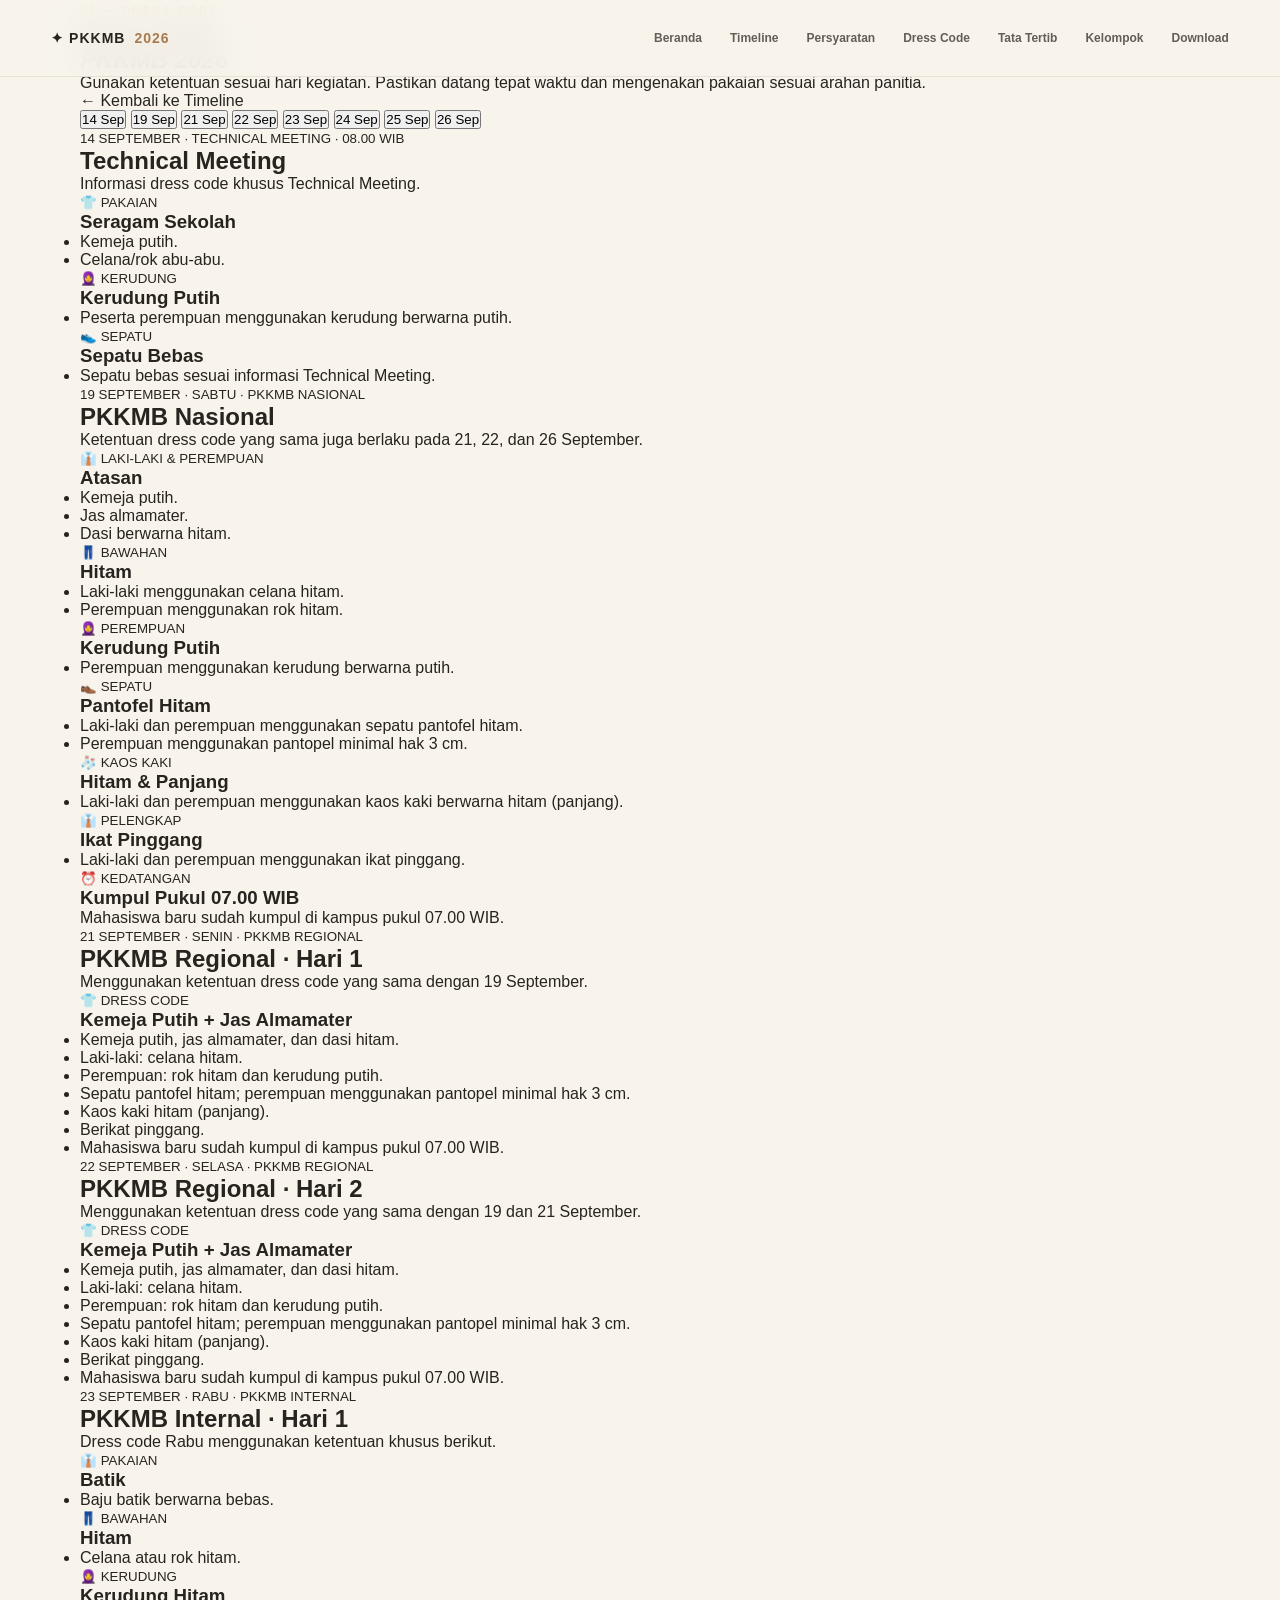
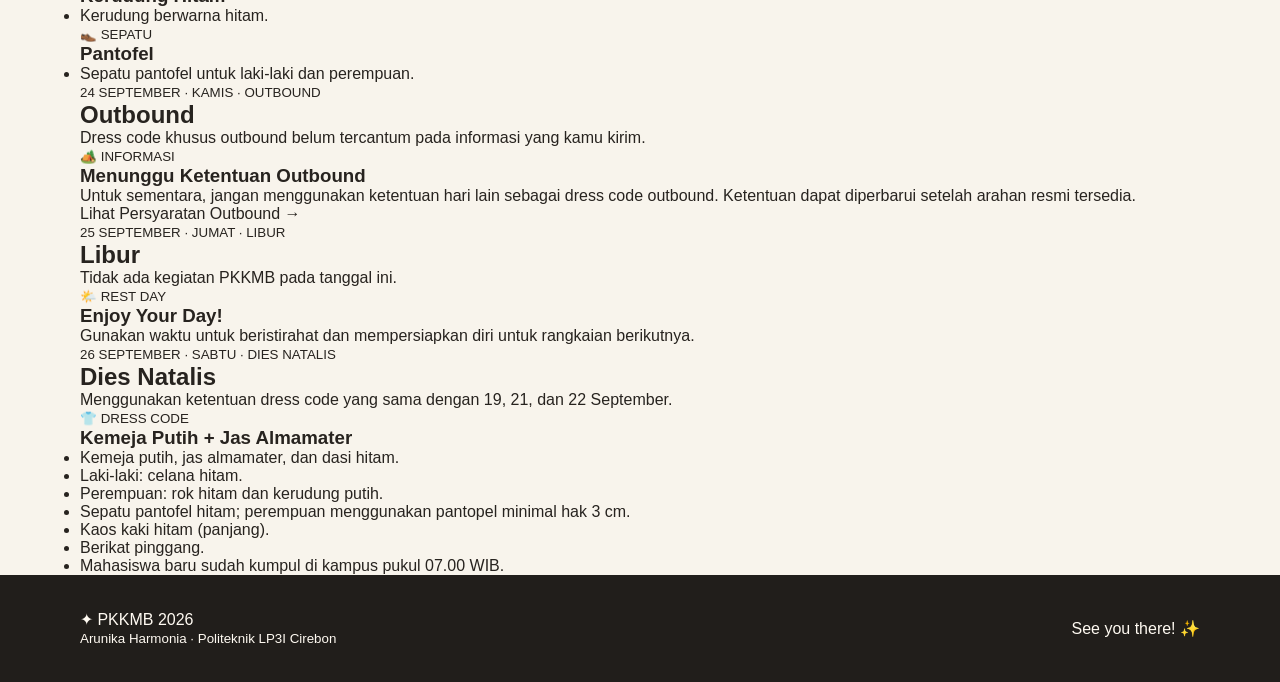
==== commit 10cfab7f: "Update dc.html" ====
--- a/dc.html
+++ b/dc.html
@@ -1,906 +1,66 @@
-<!DOCTYPE html>
-<html lang="id">
-<head>
-    <meta charset="UTF-8">
-    <meta name="viewport" content="width=device-width, initial-scale=1.0">
-    <title>PKKMB 2026 | Dress Code</title>
-
-    <link rel="stylesheet" href="style.css">
-
-    <link rel="preconnect" href="https://fonts.googleapis.com">
-    <link rel="preconnect" href="https://fonts.gstatic.com" crossorigin>
-    <link href="https://fonts.googleapis.com/css2?family=DM+Sans:wght@400;500;600;700&family=Playfair+Display:wght@600;700;800&display=swap" rel="stylesheet">
-
-    <style>
-        /* =========================
-           DRESS CODE PAGE
-           ========================= */
-
-        .dc-page {
-            min-height: 100vh;
-            background: #f8f3eb;
-            color: #211e1b;
-        }
-
-        .dc-navbar {
-            position: sticky;
-            top: 0;
-            z-index: 100;
-            background: rgba(248, 243, 235, .94);
-            backdrop-filter: blur(12px);
-            border-bottom: 1px solid #e5dccf;
-        }
-
-        .dc-nav-container {
-            width: min(1120px, calc(100% - 40px));
-            margin: auto;
-            min-height: 76px;
-            display: flex;
-            align-items: center;
-            justify-content: space-between;
-            gap: 20px;
-        }
-
-        .dc-logo {
-            text-decoration: none;
-            color: #211e1b;
-            display: inline-flex;
-            align-items: center;
-            gap: 9px;
-            font-weight: 700;
-            letter-spacing: .04em;
-        }
-
-        .dc-logo b {
-            color: #a8754d;
-        }
-
-        .dc-logo-symbol {
-            color: #a8754d;
-            font-size: 20px;
-        }
-
-        .dc-back {
-            display: inline-flex;
-            align-items: center;
-            gap: 8px;
-            padding: 11px 18px;
-            border: 1px solid #cdbda9;
-            border-radius: 999px;
-            text-decoration: none;
-            color: #211e1b;
-            font-size: 14px;
-            font-weight: 600;
-            transition: .25s ease;
-        }
-
-        .dc-back:hover {
-            background: #211e1b;
-            color: #fff;
-            border-color: #211e1b;
-            transform: translateY(-2px);
-        }
-
-        .dc-hero {
-            width: min(1120px, calc(100% - 40px));
-            margin: auto;
-            padding: 85px 0 55px;
-        }
-
-        .dc-eyebrow {
-            display: inline-block;
-            margin-bottom: 17px;
-            color: #a8754d;
-            font-size: 12px;
-            font-weight: 700;
-            letter-spacing: .18em;
-            text-transform: uppercase;
-        }
-
-        .dc-hero h1 {
-            max-width: 760px;
-            margin: 0;
-            font-family: "Playfair Display", serif;
-            font-size: clamp(48px, 7vw, 88px);
-            line-height: .98;
-            letter-spacing: -.045em;
-        }
-
-        .dc-hero h1 em {
-            color: #a8754d;
-            font-weight: 600;
-        }
-
-        .dc-hero p {
-            max-width: 650px;
-            margin: 25px 0 0;
-            color: #6f675e;
-            line-height: 1.8;
-            font-size: 16px;
-        }
-
-        .dc-content {
-            width: min(1120px, calc(100% - 40px));
-            margin: auto;
-            padding-bottom: 90px;
-        }
-
-        .dc-date-nav {
-            display: flex;
-            flex-wrap: wrap;
-            gap: 10px;
-            margin-bottom: 30px;
-        }
-
-        .dc-date-btn {
-            border: 1px solid #d8cabb;
-            background: #fffaf4;
-            color: #544b43;
-            padding: 10px 16px;
-            border-radius: 999px;
-            font-family: inherit;
-            font-size: 13px;
-            font-weight: 600;
-            cursor: pointer;
-            transition: .25s ease;
-        }
-
-        .dc-date-btn:hover,
-        .dc-date-btn.active {
-            background: #211e1b;
-            border-color: #211e1b;
-            color: #fff;
-        }
-
-        .dc-panel {
-            display: none;
-            animation: dcFade .35s ease;
-        }
-
-        .dc-panel.active {
-            display: block;
-        }
-
-        @keyframes dcFade {
-            from {
-                opacity: 0;
-                transform: translateY(8px);
-            }
-            to {
-                opacity: 1;
-                transform: translateY(0);
-            }
-        }
-
-        .dc-panel-header {
-            background: #211e1b;
-            color: #fff;
-            border-radius: 22px;
-            padding: 30px;
-            margin-bottom: 20px;
-            position: relative;
-            overflow: hidden;
-        }
-
-        .dc-panel-header::after {
-            content: "✦";
-            position: absolute;
-            right: 35px;
-            top: 18px;
-            font-size: 72px;
-            color: rgba(255,255,255,.08);
-        }
-
-        .dc-panel-header small {
-            display: block;
-            color: #c99a6d;
-            font-size: 11px;
-            letter-spacing: .18em;
-            margin-bottom: 10px;
-            font-weight: 700;
-        }
-
-        .dc-panel-header h2 {
-            margin: 0;
-            font-family: "Playfair Display", serif;
-            font-size: clamp(30px, 4vw, 46px);
-        }
-
-        .dc-panel-header p {
-            margin: 10px 0 0;
-            color: #d5cec5;
-            line-height: 1.6;
-            max-width: 700px;
-        }
-
-        .dc-grid {
-            display: grid;
-            grid-template-columns: repeat(2, minmax(0, 1fr));
-            gap: 18px;
-        }
-
-        .dc-card {
-            background: #fffaf4;
-            border: 1px solid #e2d7c9;
-            border-radius: 20px;
-            padding: 24px;
-            box-shadow: 0 10px 35px rgba(61, 47, 33, .05);
-        }
-
-        .dc-card.full {
-            grid-column: 1 / -1;
-        }
-
-        .dc-card-label {
-            display: flex;
-            align-items: center;
-            gap: 10px;
-            margin-bottom: 17px;
-        }
-
-        .dc-card-icon {
-            width: 42px;
-            height: 42px;
-            border-radius: 12px;
-            display: grid;
-            place-items: center;
-            background: #eee2d4;
-            font-size: 21px;
-        }
-
-        .dc-card-label small {
-            display: block;
-            color: #a8754d;
-            font-size: 10px;
-            letter-spacing: .15em;
-            font-weight: 700;
-        }
-
-        .dc-card-label h3 {
-            margin: 3px 0 0;
-            font-size: 18px;
-        }
-
-        .dc-card ul {
-            margin: 0;
-            padding-left: 20px;
-            color: #61584f;
-            line-height: 1.85;
-        }
-
-        .dc-card li::marker {
-            color: #a8754d;
-        }
-
-        .dc-notice {
-            margin-top: 18px;
-            padding: 18px 20px;
-            border-left: 3px solid #a8754d;
-            background: #f0e7dc;
-            border-radius: 0 14px 14px 0;
-            color: #5d534a;
-            line-height: 1.7;
-        }
-
-        .dc-outfit {
-            display: grid;
-            grid-template-columns: 170px 1fr;
-            gap: 25px;
-            align-items: center;
-        }
-
-        .dc-outfit-image {
-            width: 170px;
-            height: 205px;
-            border-radius: 16px;
-            background: #eee5db;
-            border: 1px dashed #cbbca9;
-            display: grid;
-            place-items: center;
-            text-align: center;
-            padding: 15px;
-            box-sizing: border-box;
-            color: #8b7d6e;
-            font-size: 13px;
-        }
-
-        .dc-outfit-image img {
-            width: 100%;
-            height: 100%;
-            object-fit: contain;
-            border-radius: 12px;
-        }
-
-        .dc-outfit h3 {
-            margin: 0 0 10px;
-            font-family: "Playfair Display", serif;
-            font-size: 28px;
-        }
-
-        .dc-outfit p {
-            color: #6f675e;
-            line-height: 1.7;
-            margin: 0;
-        }
-
-        .dc-footer {
-            border-top: 1px solid #e1d7ca;
-            padding: 30px 20px 45px;
-            text-align: center;
-            color: #81766b;
-            font-size: 13px;
-        }
-
-        @media (max-width: 700px) {
-            .dc-nav-container {
-                width: min(100% - 28px, 1120px);
-                min-height: 68px;
-            }
-
-            .dc-back {
-                padding: 9px 13px;
-                font-size: 12px;
-            }
-
-            .dc-hero,
-            .dc-content {
-                width: min(100% - 28px, 1120px);
-            }
-
-            .dc-hero {
-                padding: 60px 0 40px;
-            }
-
-            .dc-grid {
-                grid-template-columns: 1fr;
-            }
-
-            .dc-card.full {
-                grid-column: auto;
-            }
-
-            .dc-outfit {
-                grid-template-columns: 1fr;
-            }
-
-            .dc-outfit-image {
-                width: 100%;
-                height: 230px;
-            }
-        }
-    </style>
-</head>
-
-<body>
-<div class="dc-page">
-
-    <!-- ================= NAVBAR ================= -->
-    <header class="dc-navbar">
-        <div class="dc-nav-container">
-
-            <a href="index.html#timeline" class="dc-logo">
-                <span class="dc-logo-symbol">✦</span>
-                <span>PKKMB <b>2026</b></span>
-            </a>
-
-            <a href="index.html#timeline" class="dc-back">
-                ← Kembali ke Timeline
-            </a>
-
-        </div>
-    </header>
-
-
-    <!-- ================= HERO ================= -->
-    <section class="dc-hero">
-
-        <span class="dc-eyebrow">
-            ✦ Panduan Peserta
-        </span>
-
-        <h1>
-            Dress code<br>
-            <em>PKKMB 2026.</em>
-        </h1>
-
-        <p>
-            Pastikan pakaian yang kamu gunakan sudah sesuai dengan
-            ketentuan pada setiap rangkaian kegiatan PKKMB 2026.
-            Pilih tanggal untuk melihat detail pakaian yang harus dikenakan.
-        </p>
-
-    </section>
-
-
-    <!-- ================= CONTENT ================= -->
-    <main class="dc-content">
-
-        <!-- DATE NAVIGATION -->
-        <div class="dc-date-nav">
-
-            <button class="dc-date-btn active" data-target="dc19">
-                19 Agustus
-            </button>
-
-            <button class="dc-date-btn" data-target="dc21">
-                21 Agustus
-            </button>
-
-            <button class="dc-date-btn" data-target="dc22">
-                22 Agustus
-            </button>
-
-            <button class="dc-date-btn" data-target="dc23">
-                23 Agustus
-            </button>
-
-            <button class="dc-date-btn" data-target="dc24">
-                24 Agustus
-            </button>
-
-            <button class="dc-date-btn" data-target="dc26">
-                26 Agustus
-            </button>
-
-        </div>
-
-
-        <!-- ================= 19 AGUSTUS ================= -->
-        <section class="dc-panel active" id="dc19">
-
-            <div class="dc-panel-header">
-                <small>19 AGUSTUS · PKKMB NASIONAL</small>
-                <h2>PKKMB Nasional</h2>
-                <p>
-                    Ketentuan pakaian mengikuti aturan resmi
-                    PKKMB Nasional.
-                </p>
-            </div>
-
-            <div class="dc-grid">
-
-                <div class="dc-card">
-                    <div class="dc-card-label">
-                        <div class="dc-card-icon">👕</div>
-                        <div>
-                            <small>ATASAN</small>
-                            <h3>Sesuai Ketentuan</h3>
-                        </div>
-                    </div>
-
-                    <ul>
-                        <li>Sesuaikan dengan ketentuan PKKMB Nasional.</li>
-                        <li>Pastikan pakaian rapi dan sopan.</li>
-                    </ul>
-                </div>
-
-                <div class="dc-card">
-                    <div class="dc-card-label">
-                        <div class="dc-card-icon">👖</div>
-                        <div>
-                            <small>BAWAHAN</small>
-                            <h3>Sesuai Ketentuan</h3>
-                        </div>
-                    </div>
-
-                    <ul>
-                        <li>Gunakan bawahan sesuai aturan kegiatan.</li>
-                        <li>Pastikan nyaman untuk mengikuti kegiatan.</li>
-                    </ul>
-                </div>
-
-                <div class="dc-card full">
-                    <div class="dc-card-label">
-                        <div class="dc-card-icon">📌</div>
-                        <div>
-                            <small>CATATAN</small>
-                            <h3>Perhatikan Ketentuan Resmi</h3>
-                        </div>
-                    </div>
-
-                    <div class="dc-notice">
-                        Untuk tanggal ini, data pada halaman timeline hanya
-                        menyebutkan bahwa dress code mengikuti ketentuan
-                        PKKMB Nasional. Jika panitia memiliki ketentuan
-                        pakaian yang lebih spesifik, ubah teks bagian ini
-                        sesuai informasi resmi panitia.
-                    </div>
-                </div>
-
-            </div>
-        </section>
-
-
-        <!-- ================= 21 AGUSTUS ================= -->
-        <section class="dc-panel" id="dc21">
-
-            <div class="dc-panel-header">
-                <small>21 AGUSTUS · PKKMB REGIONAL</small>
-                <h2>PKKMB Regional</h2>
-                <p>
-                    Ketentuan pakaian harian untuk rangkaian PKKMB Regional.
-                </p>
-            </div>
-
-            <div class="dc-grid">
-
-                <div class="dc-card full">
-                    <div class="dc-card-label">
-                        <div class="dc-card-icon">👔</div>
-                        <div>
-                            <small>DRESS CODE HARIAN</small>
-                            <h3>Pakaian Sesuai Ketentuan</h3>
-                        </div>
-                    </div>
-
-                    <ul>
-                        <li>Gunakan pakaian sesuai ketentuan panitia.</li>
-                        <li>Pastikan pakaian bersih, rapi, dan sopan.</li>
-                        <li>Gunakan atribut yang diwajibkan.</li>
-                    </ul>
-                </div>
-
-                <div class="dc-card">
-                    <div class="dc-card-label">
-                        <div class="dc-card-icon">👟</div>
-                        <div>
-                            <small>ALAS KAKI</small>
-                            <h3>Sepatu</h3>
-                        </div>
-                    </div>
-
-                    <ul>
-                        <li>Gunakan sepatu yang sesuai ketentuan.</li>
-                        <li>Pilih alas kaki yang nyaman untuk kegiatan.</li>
-                    </ul>
-                </div>
-
-                <div class="dc-card">
-                    <div class="dc-card-label">
-                        <div class="dc-card-icon">🎒</div>
-                        <div>
-                            <small>ATRIBUT</small>
-                            <h3>Perlengkapan</h3>
-                        </div>
-                    </div>
-
-                    <ul>
-                        <li>Gunakan name tag jika diwajibkan.</li>
-                        <li>Gunakan PIN nomor peserta sesuai ketentuan.</li>
-                    </ul>
-                </div>
-
-            </div>
-        </section>
-
-
-        <!-- ================= 22 AGUSTUS ================= -->
-        <section class="dc-panel" id="dc22">
-
-            <div class="dc-panel-header">
-                <small>22 AGUSTUS · PKKMB REGIONAL</small>
-                <h2>PKKMB Regional</h2>
-                <p>
-                    Ketentuan pakaian hari kedua PKKMB Regional.
-                </p>
-            </div>
-
-            <div class="dc-grid">
-
-                <div class="dc-card full">
-                    <div class="dc-card-label">
-                        <div class="dc-card-icon">👕</div>
-                        <div>
-                            <small>DRESS CODE HARIAN</small>
-                            <h3>Pakaian Sesuai Ketentuan</h3>
-                        </div>
-                    </div>
-
-                    <ul>
-                        <li>Gunakan pakaian sesuai ketentuan panitia.</li>
-                        <li>Pastikan pakaian rapi dan sopan.</li>
-                        <li>Lengkapi atribut yang diwajibkan.</li>
-                    </ul>
-                </div>
-
-                <div class="dc-card">
-                    <div class="dc-card-label">
-                        <div class="dc-card-icon">👟</div>
-                        <div>
-                            <small>ALAS KAKI</small>
-                            <h3>Sepatu</h3>
-                        </div>
-                    </div>
-
-                    <ul>
-                        <li>Gunakan sepatu sesuai ketentuan kegiatan.</li>
-                        <li>Utamakan kenyamanan dan keamanan.</li>
-                    </ul>
-                </div>
-
-                <div class="dc-card">
-                    <div class="dc-card-label">
-                        <div class="dc-card-icon">🎒</div>
-                        <div>
-                            <small>ATRIBUT</small>
-                            <h3>Perlengkapan</h3>
-                        </div>
-                    </div>
-
-                    <ul>
-                        <li>Name tag sesuai ketentuan.</li>
-                        <li>PIN nomor peserta sesuai ketentuan.</li>
-                    </ul>
-                </div>
-
-            </div>
-        </section>
-
-
-        <!-- ================= 23 AGUSTUS ================= -->
-        <section class="dc-panel" id="dc23">
-
-            <div class="dc-panel-header">
-                <small>23 AGUSTUS · PKKMB INTERNAL</small>
-                <h2>PKKMB Internal</h2>
-                <p>
-                    Ketentuan pakaian untuk rangkaian kegiatan internal kampus.
-                </p>
-            </div>
-
-            <div class="dc-grid">
-
-                <div class="dc-card full">
-                    <div class="dc-card-label">
-                        <div class="dc-card-icon">👕</div>
-                        <div>
-                            <small>DRESS CODE HARIAN</small>
-                            <h3>Pakaian Sesuai Ketentuan</h3>
-                        </div>
-                    </div>
-
-                    <ul>
-                        <li>Gunakan pakaian sesuai arahan panitia.</li>
-                        <li>Pakaian harus rapi dan sopan.</li>
-                        <li>Gunakan seluruh atribut peserta yang diwajibkan.</li>
-                    </ul>
-                </div>
-
-                <div class="dc-card">
-                    <div class="dc-card-label">
-                        <div class="dc-card-icon">👟</div>
-                        <div>
-                            <small>ALAS KAKI</small>
-                            <h3>Sepatu</h3>
-                        </div>
-                    </div>
-
-                    <ul>
-                        <li>Gunakan sepatu yang sesuai kegiatan.</li>
-                        <li>Pastikan nyaman untuk aktivitas kampus.</li>
-                    </ul>
-                </div>
-
-                <div class="dc-card">
-                    <div class="dc-card-label">
-                        <div class="dc-card-icon">🎒</div>
-                        <div>
-                            <small>ATRIBUT</small>
-                            <h3>Identitas Peserta</h3>
-                        </div>
-                    </div>
-
-                    <ul>
-                        <li>Gunakan name tag.</li>
-                        <li>Gunakan PIN nomor peserta.</li>
-                    </ul>
-                </div>
-
-            </div>
-        </section>
-
-
-        <!-- ================= 24 AGUSTUS ================= -->
-        <section class="dc-panel" id="dc24">
-
-            <div class="dc-panel-header">
-                <small>24 AGUSTUS · OUTBOUND</small>
-                <h2>Outbound</h2>
-                <p>
-                    Ketentuan pakaian untuk kegiatan outbound dan aktivitas kelompok.
-                </p>
-            </div>
-
-            <div class="dc-grid">
-
-                <div class="dc-card full">
-                    <div class="dc-card-label">
-                        <div class="dc-card-icon">🏃</div>
-                        <div>
-                            <small>PAKAIAN OUTBOUND</small>
-                            <h3>Utamakan Nyaman & Aman</h3>
-                        </div>
-                    </div>
-
-                    <ul>
-                        <li>Gunakan pakaian sesuai instruksi panitia.</li>
-                        <li>Pilih pakaian yang nyaman untuk bergerak.</li>
-                        <li>Hindari pakaian atau aksesori yang mengganggu aktivitas.</li>
-                        <li>Pastikan seluruh atribut yang diwajibkan sudah digunakan.</li>
-                    </ul>
-                </div>
-
-                <div class="dc-card">
-                    <div class="dc-card-label">
-                        <div class="dc-card-icon">👟</div>
-                        <div>
-                            <small>ALAS KAKI</small>
-                            <h3>Sepatu</h3>
-                        </div>
-                    </div>
-
-                    <ul>
-                        <li>Gunakan sepatu yang nyaman untuk aktivitas.</li>
-                        <li>Pastikan alas kaki tidak mudah terlepas.</li>
-                    </ul>
-                </div>
-
-                <div class="dc-card">
-                    <div class="dc-card-label">
-                        <div class="dc-card-icon">🎒</div>
-                        <div>
-                            <small>PERLENGKAPAN</small>
-                            <h3>Barang Pribadi</h3>
-                        </div>
-                    </div>
-
-                    <ul>
-                        <li>Bawa perlengkapan sesuai arahan panitia.</li>
-                        <li>Jangan membawa barang yang tidak diperlukan.</li>
-                    </ul>
-                </div>
-
-                <div class="dc-card full">
-                    <div class="dc-notice">
-                        <strong>Catatan:</strong>
-                        kegiatan outbound tercatat pada timeline sebagai kegiatan
-                        tanggal 24 Agustus. Sesuaikan detail pakaian dengan
-                        ketentuan resmi panitia apabila sudah tersedia.
-                    </div>
-                </div>
-
-            </div>
-        </section>
-
-
-        <!-- ================= 26 AGUSTUS ================= -->
-        <section class="dc-panel" id="dc26">
-
-            <div class="dc-panel-header">
-                <small>26 AGUSTUS · DIES NATALIS</small>
-                <h2>Dies Natalis</h2>
-                <p>
-                    Ketentuan pakaian untuk mengikuti perayaan Dies Natalis.
-                </p>
-            </div>
-
-            <div class="dc-grid">
-
-                <div class="dc-card full">
-                    <div class="dc-card-label">
-                        <div class="dc-card-icon">✨</div>
-                        <div>
-                            <small>DRESS CODE</small>
-                            <h3>Ikuti Ketentuan Dies Natalis</h3>
-                        </div>
-                    </div>
-
-                    <ul>
-                        <li>Gunakan pakaian sesuai tema atau ketentuan Dies Natalis.</li>
-                        <li>Pastikan pakaian rapi dan sopan.</li>
-                        <li>Gunakan atribut peserta apabila masih diwajibkan.</li>
-                    </ul>
-                </div>
-
-                <div class="dc-card full">
-                    <div class="dc-notice">
-                        Ketentuan spesifik pakaian Dies Natalis belum tercantum
-                        pada data timeline yang diberikan. Bagian ini dapat
-                        langsung kamu edit setelah mendapatkan aturan resmi
-                        dari panitia.
-                    </div>
-                </div>
-
-            </div>
-        </section>
-
-    </main>
-
-
-    <!-- ================= FOOTER ================= -->
-    <footer class="dc-footer">
-        <div>
-            ✦ PKKMB 2026 · Arunika Harmonia
-        </div>
-        <div style="margin-top:7px;">
-            See you there!
-        </div>
-    </footer>
-
+<!DOCTYPE html><html lang="id"><head><meta charset="UTF-8"><meta name="viewport" content="width=device-width, initial-scale=1.0"><title>Dress Code | PKKMB 2026</title><link rel="stylesheet" href="style.css"></head><body class="page-shell">
+<header class="navbar"><div class="nav-container"><a href="index.html" class="logo">✦ PKKMB <b>2026</b></a><button class="menu-toggle" id="menuToggle">☰</button><nav id="navMenu"><a href="index.html#home" target="_blank">Beranda</a><a href="index.html#timeline" target="_blank">Timeline</a><a href="persyaratan.html" target="_blank">Persyaratan</a><a href="dc.html" target="_blank">Dress Code</a><a href="tata-tertib.html" target="_blank">Tata Tertib</a><a href="index.html#kelompok" target="_blank">Kelompok</a><a href="index.html#perlengkapan" target="_blank">Download</a></nav></div></header>
+<main>
+<section class="page-top"><div class="container"><span class="section-label">03 — DRESS CODE</span><h1>Dress Code<br><em>PKKMB 2026</em></h1><p>Gunakan ketentuan sesuai hari kegiatan. Pastikan datang tepat waktu dan mengenakan pakaian sesuai arahan panitia.</p><a href="index.html#timeline" class="back-button">← Kembali ke Timeline</a></div></section>
+<section class="detail-content"><div class="container">
+<div class="date-switcher">
+<button data-target="dc14">14 Sep</button>
+<button data-target="dc19">19 Sep</button>
+<button data-target="dc21">21 Sep</button>
+<button data-target="dc22">22 Sep</button>
+<button data-target="dc23">23 Sep</button>
+<button data-target="dc24">24 Sep</button>
+<button data-target="dc25">25 Sep</button>
+<button data-target="dc26">26 Sep</button>
 </div>
 
+<section class="dc-panel" id="dc14">
+<div class="dc-header"><small>14 SEPTEMBER · TECHNICAL MEETING · 08.00 WIB</small><h2>Technical Meeting</h2><p>Informasi dress code khusus Technical Meeting.</p></div>
+<div class="dc-cards">
+<div class="dc-card"><small>👕 PAKAIAN</small><h3>Seragam Sekolah</h3><ul><li>Kemeja putih.</li><li>Celana/rok abu-abu.</li></ul></div>
+<div class="dc-card"><small>🧕 KERUDUNG</small><h3>Kerudung Putih</h3><ul><li>Peserta perempuan menggunakan kerudung berwarna putih.</li></ul></div>
+<div class="dc-card full"><small>👟 SEPATU</small><h3>Sepatu Bebas</h3><ul><li>Sepatu bebas sesuai informasi Technical Meeting.</li></ul></div>
+</div></section>
 
-<!-- ================= JAVASCRIPT ================= -->
-<script>
-    document.addEventListener("DOMContentLoaded", function () {
+<section class="dc-panel" id="dc19">
+<div class="dc-header"><small>19 SEPTEMBER · SABTU · PKKMB NASIONAL</small><h2>PKKMB Nasional</h2><p>Ketentuan dress code yang sama juga berlaku pada 21, 22, dan 26 September.</p></div>
+<div class="dc-cards">
+<div class="dc-card"><small>👔 LAKI-LAKI & PEREMPUAN</small><h3>Atasan</h3><ul><li>Kemeja putih.</li><li>Jas almamater.</li><li>Dasi berwarna hitam.</li></ul></div>
+<div class="dc-card"><small>👖 BAWAHAN</small><h3>Hitam</h3><ul><li>Laki-laki menggunakan celana hitam.</li><li>Perempuan menggunakan rok hitam.</li></ul></div>
+<div class="dc-card"><small>🧕 PEREMPUAN</small><h3>Kerudung Putih</h3><ul><li>Perempuan menggunakan kerudung berwarna putih.</li></ul></div>
+<div class="dc-card"><small>👞 SEPATU</small><h3>Pantofel Hitam</h3><ul><li>Laki-laki dan perempuan menggunakan sepatu pantofel hitam.</li><li>Perempuan menggunakan pantopel minimal hak 3 cm.</li></ul></div>
+<div class="dc-card"><small>🧦 KAOS KAKI</small><h3>Hitam & Panjang</h3><ul><li>Laki-laki dan perempuan menggunakan kaos kaki berwarna hitam (panjang).</li></ul></div>
+<div class="dc-card"><small>👔 PELENGKAP</small><h3>Ikat Pinggang</h3><ul><li>Laki-laki dan perempuan menggunakan ikat pinggang.</li></ul></div>
+<div class="dc-card full"><small>⏰ KEDATANGAN</small><h3>Kumpul Pukul 07.00 WIB</h3><p>Mahasiswa baru sudah kumpul di kampus pukul 07.00 WIB.</p></div>
+</div></section>
 
-        const buttons = document.querySelectorAll(".dc-date-btn");
-        const panels = document.querySelectorAll(".dc-panel");
+<section class="dc-panel" id="dc21">
+<div class="dc-header"><small>21 SEPTEMBER · SENIN · PKKMB REGIONAL</small><h2>PKKMB Regional · Hari 1</h2><p>Menggunakan ketentuan dress code yang sama dengan 19 September.</p></div>
+<div class="dc-cards"><div class="dc-card full"><small>👕 DRESS CODE</small><h3>Kemeja Putih + Jas Almamater</h3><ul><li>Kemeja putih, jas almamater, dan dasi hitam.</li><li>Laki-laki: celana hitam.</li><li>Perempuan: rok hitam dan kerudung putih.</li><li>Sepatu pantofel hitam; perempuan menggunakan pantopel minimal hak 3 cm.</li><li>Kaos kaki hitam (panjang).</li><li>Berikat pinggang.</li><li>Mahasiswa baru sudah kumpul di kampus pukul 07.00 WIB.</li></ul></div></div></section>
 
-        buttons.forEach(function (button) {
+<section class="dc-panel" id="dc22">
+<div class="dc-header"><small>22 SEPTEMBER · SELASA · PKKMB REGIONAL</small><h2>PKKMB Regional · Hari 2</h2><p>Menggunakan ketentuan dress code yang sama dengan 19 dan 21 September.</p></div>
+<div class="dc-cards"><div class="dc-card full"><small>👕 DRESS CODE</small><h3>Kemeja Putih + Jas Almamater</h3><ul><li>Kemeja putih, jas almamater, dan dasi hitam.</li><li>Laki-laki: celana hitam.</li><li>Perempuan: rok hitam dan kerudung putih.</li><li>Sepatu pantofel hitam; perempuan menggunakan pantopel minimal hak 3 cm.</li><li>Kaos kaki hitam (panjang).</li><li>Berikat pinggang.</li><li>Mahasiswa baru sudah kumpul di kampus pukul 07.00 WIB.</li></ul></div></div></section>
 
-            button.addEventListener("click", function () {
+<section class="dc-panel" id="dc23">
+<div class="dc-header"><small>23 SEPTEMBER · RABU · PKKMB INTERNAL</small><h2>PKKMB Internal · Hari 1</h2><p>Dress code Rabu menggunakan ketentuan khusus berikut.</p></div>
+<div class="dc-cards">
+<div class="dc-card"><small>👔 PAKAIAN</small><h3>Batik</h3><ul><li>Baju batik berwarna bebas.</li></ul></div>
+<div class="dc-card"><small>👖 BAWAHAN</small><h3>Hitam</h3><ul><li>Celana atau rok hitam.</li></ul></div>
+<div class="dc-card"><small>🧕 KERUDUNG</small><h3>Kerudung Hitam</h3><ul><li>Kerudung berwarna hitam.</li></ul></div>
+<div class="dc-card"><small>👞 SEPATU</small><h3>Pantofel</h3><ul><li>Sepatu pantofel untuk laki-laki dan perempuan.</li></ul></div>
+</div></section>
 
-                const targetId = button.getAttribute("data-target");
-                const targetPanel = document.getElementById(targetId);
+<section class="dc-panel" id="dc24">
+<div class="dc-header"><small>24 SEPTEMBER · KAMIS · OUTBOUND</small><h2>Outbound</h2><p>Dress code khusus outbound belum tercantum pada informasi yang kamu kirim.</p></div>
+<div class="dc-cards"><div class="dc-card full"><small>🏕️ INFORMASI</small><h3>Menunggu Ketentuan Outbound</h3><p>Untuk sementara, jangan menggunakan ketentuan hari lain sebagai dress code outbound. Ketentuan dapat diperbarui setelah arahan resmi tersedia.</p><a href="syarat_outbound.html" target="_blank" class="back-button">Lihat Persyaratan Outbound →</a></div></div></section>
 
-                if (!targetPanel) return;
+<section class="dc-panel" id="dc25">
+<div class="dc-header"><small>25 SEPTEMBER · JUMAT · LIBUR</small><h2>Libur</h2><p>Tidak ada kegiatan PKKMB pada tanggal ini.</p></div>
+<div class="dc-cards"><div class="dc-card full"><small>🌤️ REST DAY</small><h3>Enjoy Your Day!</h3><p>Gunakan waktu untuk beristirahat dan mempersiapkan diri untuk rangkaian berikutnya.</p></div></div></section>
 
-                buttons.forEach(function (item) {
-                    item.classList.remove("active");
-                });
+<section class="dc-panel" id="dc26">
+<div class="dc-header"><small>26 SEPTEMBER · SABTU · DIES NATALIS</small><h2>Dies Natalis</h2><p>Menggunakan ketentuan dress code yang sama dengan 19, 21, dan 22 September.</p></div>
+<div class="dc-cards"><div class="dc-card full"><small>👕 DRESS CODE</small><h3>Kemeja Putih + Jas Almamater</h3><ul><li>Kemeja putih, jas almamater, dan dasi hitam.</li><li>Laki-laki: celana hitam.</li><li>Perempuan: rok hitam dan kerudung putih.</li><li>Sepatu pantofel hitam; perempuan menggunakan pantopel minimal hak 3 cm.</li><li>Kaos kaki hitam (panjang).</li><li>Berikat pinggang.</li><li>Mahasiswa baru sudah kumpul di kampus pukul 07.00 WIB.</li></ul></div></div></section>
 
-                panels.forEach(function (panel) {
-                    panel.classList.remove("active");
-                });
-
-                button.classList.add("active");
-                targetPanel.classList.add("active");
-
-                // Ubah URL hash agar tanggal bisa dibagikan.
-                history.replaceState(null, "", "#" + targetId);
-
-                window.scrollTo({
-                    top: document.querySelector(".dc-content").offsetTop - 100,
-                    behavior: "smooth"
-                });
-
-            });
-
-        });
-
-
-        // Jika halaman dibuka dengan hash:
-        // dresscode.html#dc24
-        const hash = window.location.hash.replace("#", "");
-
-        if (hash) {
-
-            const targetButton = document.querySelector(
-                '.dc-date-btn[data-target="' + hash + '"]'
-            );
-
-            const targetPanel = document.getElementById(hash);
-
-            if (targetButton && targetPanel) {
-
-                buttons.forEach(function (item) {
-                    item.classList.remove("active");
-                });
-
-                panels.forEach(function (panel) {
-                    panel.classList.remove("active");
-                });
-
-                targetButton.classList.add("active");
-                targetPanel.classList.add("active");
-
-            }
-
-        }
-
-    });
-</script>
-
-</body>
-</html>+</div></section></main><footer><div class="container footer-content"><div>✦ PKKMB 2026<br><small>Arunika Harmonia · Politeknik LP3I Cirebon</small></div><div>See you there! ✨</div></div></footer><script src="script.js"></script></body></html>
--- a/style.css
+++ b/style.css
@@ -1596,4 +1596,78 @@
 .detail-button:hover {
     background: #b08a63;
     transform: translateY(-2px);
-}+}
+
+
+/* =========================
+   GROUP CARD
+========================= */
+.group-card {
+    position: relative;
+    overflow: hidden;
+    transition: transform 0.3s ease,
+                box-shadow 0.3s ease;
+}
+.group-card:hover {
+    transform: translateY(-6px);
+}
+/* NOMOR KELOMPOK */
+.group-number {
+    font-size: 5rem;
+    font-weight: 800;
+    line-height: 1;
+    opacity: 0.08;
+    position: absolute;
+    top: 15px;
+    right: 20px;
+    pointer-events: none;
+}
+/* LABEL */
+.group-label {
+    display: inline-block;
+    font-size: 11px;
+    letter-spacing: 1.5px;
+    font-weight: 700;
+    margin-bottom: 8px;
+}
+/* MEMBER TITLE */
+.member-title {
+    display: flex;
+    align-items: center;
+    gap: 8px;
+    margin-top: 22px;
+    margin-bottom: 10px;
+}
+.member-title span {
+    font-size: 14px;
+}
+.member-title small {
+    font-size: 10px;
+    font-weight: 700;
+    letter-spacing: 1.3px;
+}
+/* MEMBER LIST */
+.member-list {
+    margin: 0;
+    padding: 0;
+    list-style-position: inside;
+}
+.member-list li {
+    padding: 7px 10px;
+    margin-bottom: 5px;
+    border-radius: 6px;
+    font-size: 14px;
+    line-height: 1.4;
+    transition: all 0.25s ease;
+}
+.member-list li:hover {
+    transform: translateX(4px);
+}
+/* MENTOR */
+.mentor {
+    margin-top: 18px;
+}
+/* WHATSAPP */
+.whatsapp-btn {
+    margin-top: 18px;
+}
